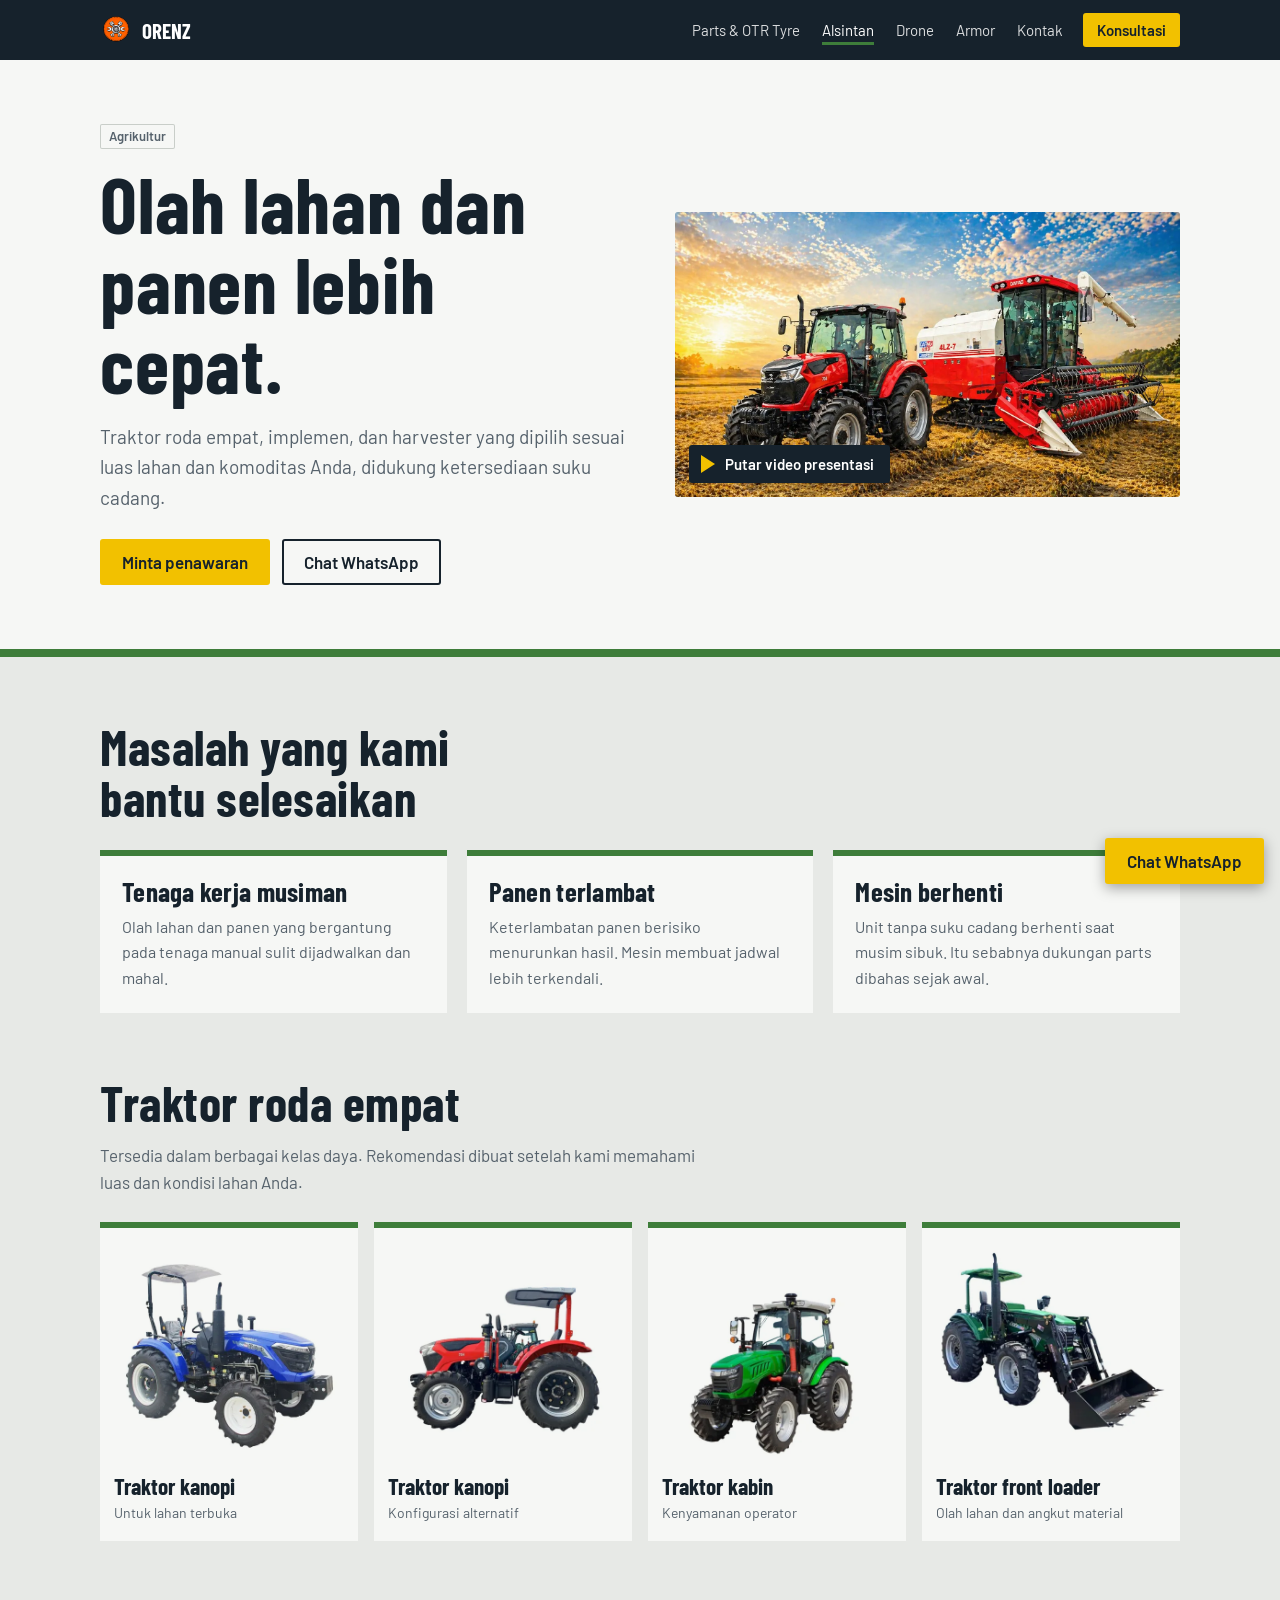
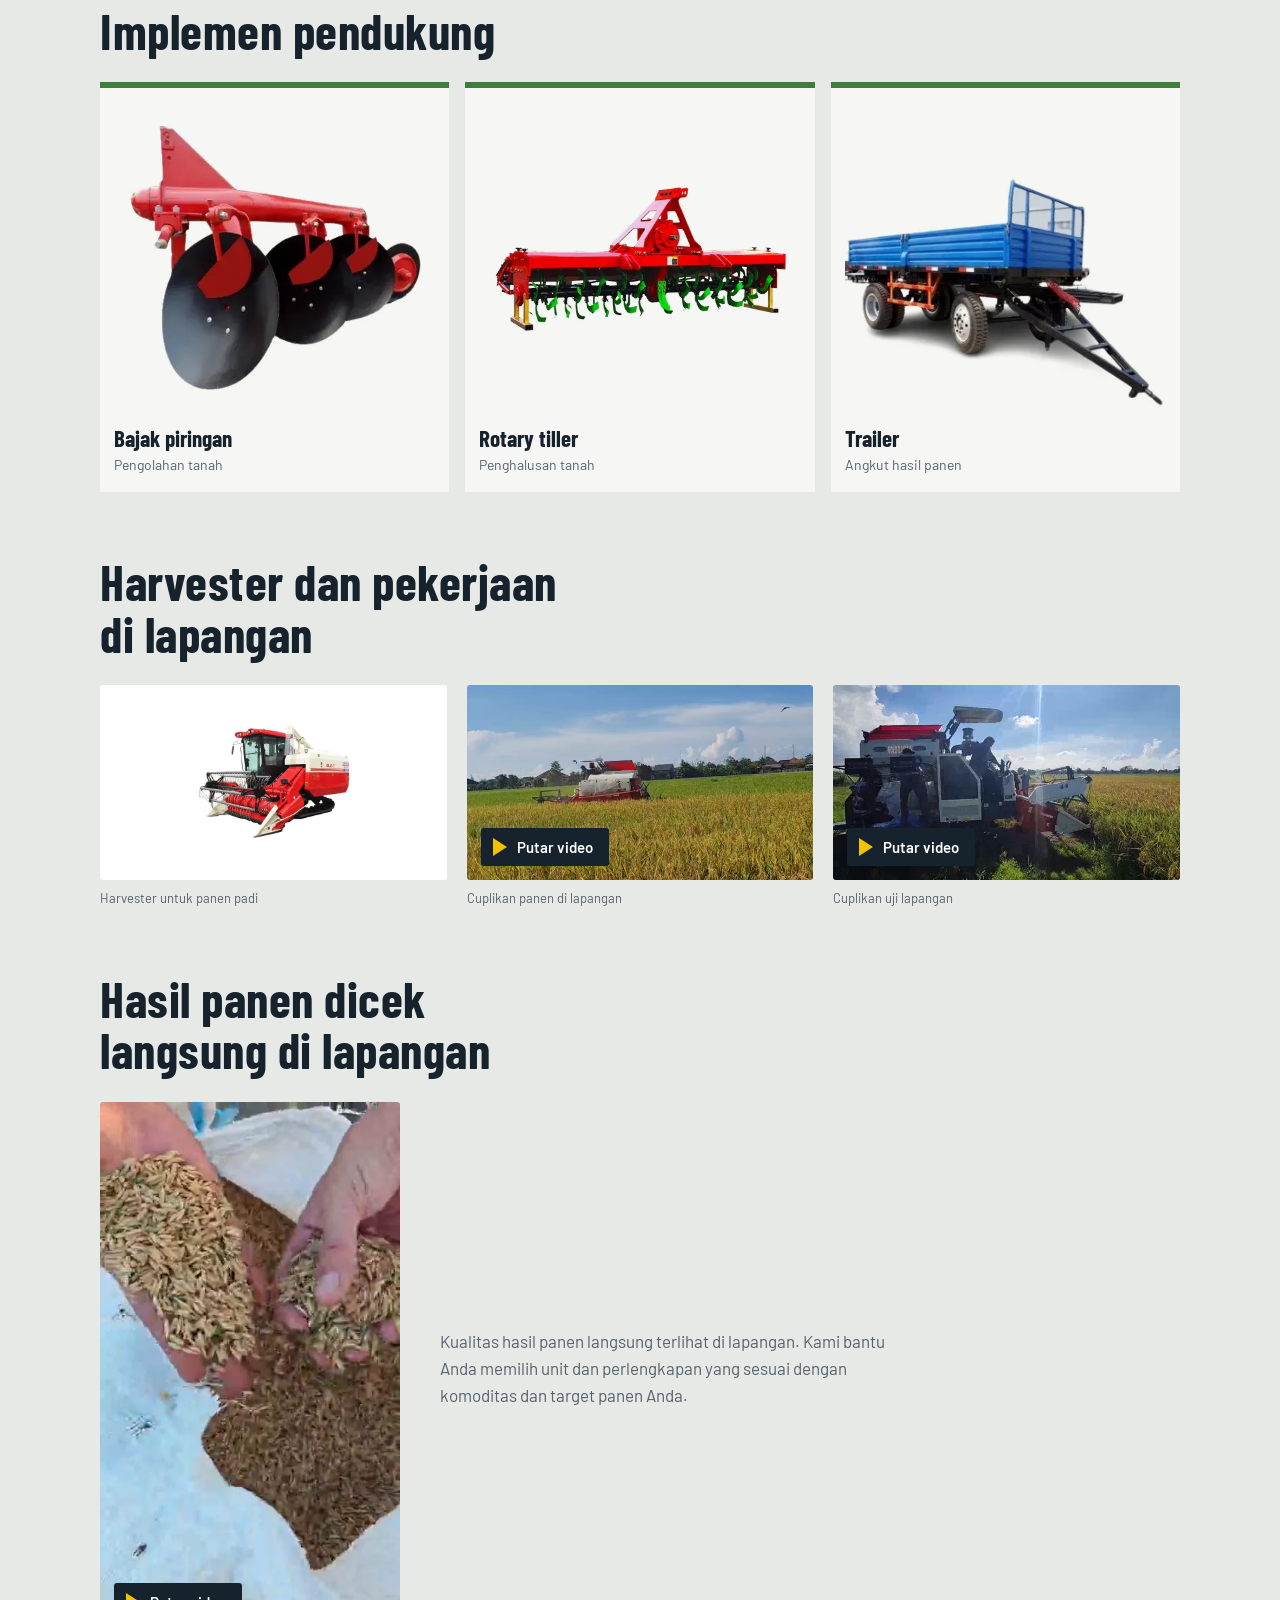
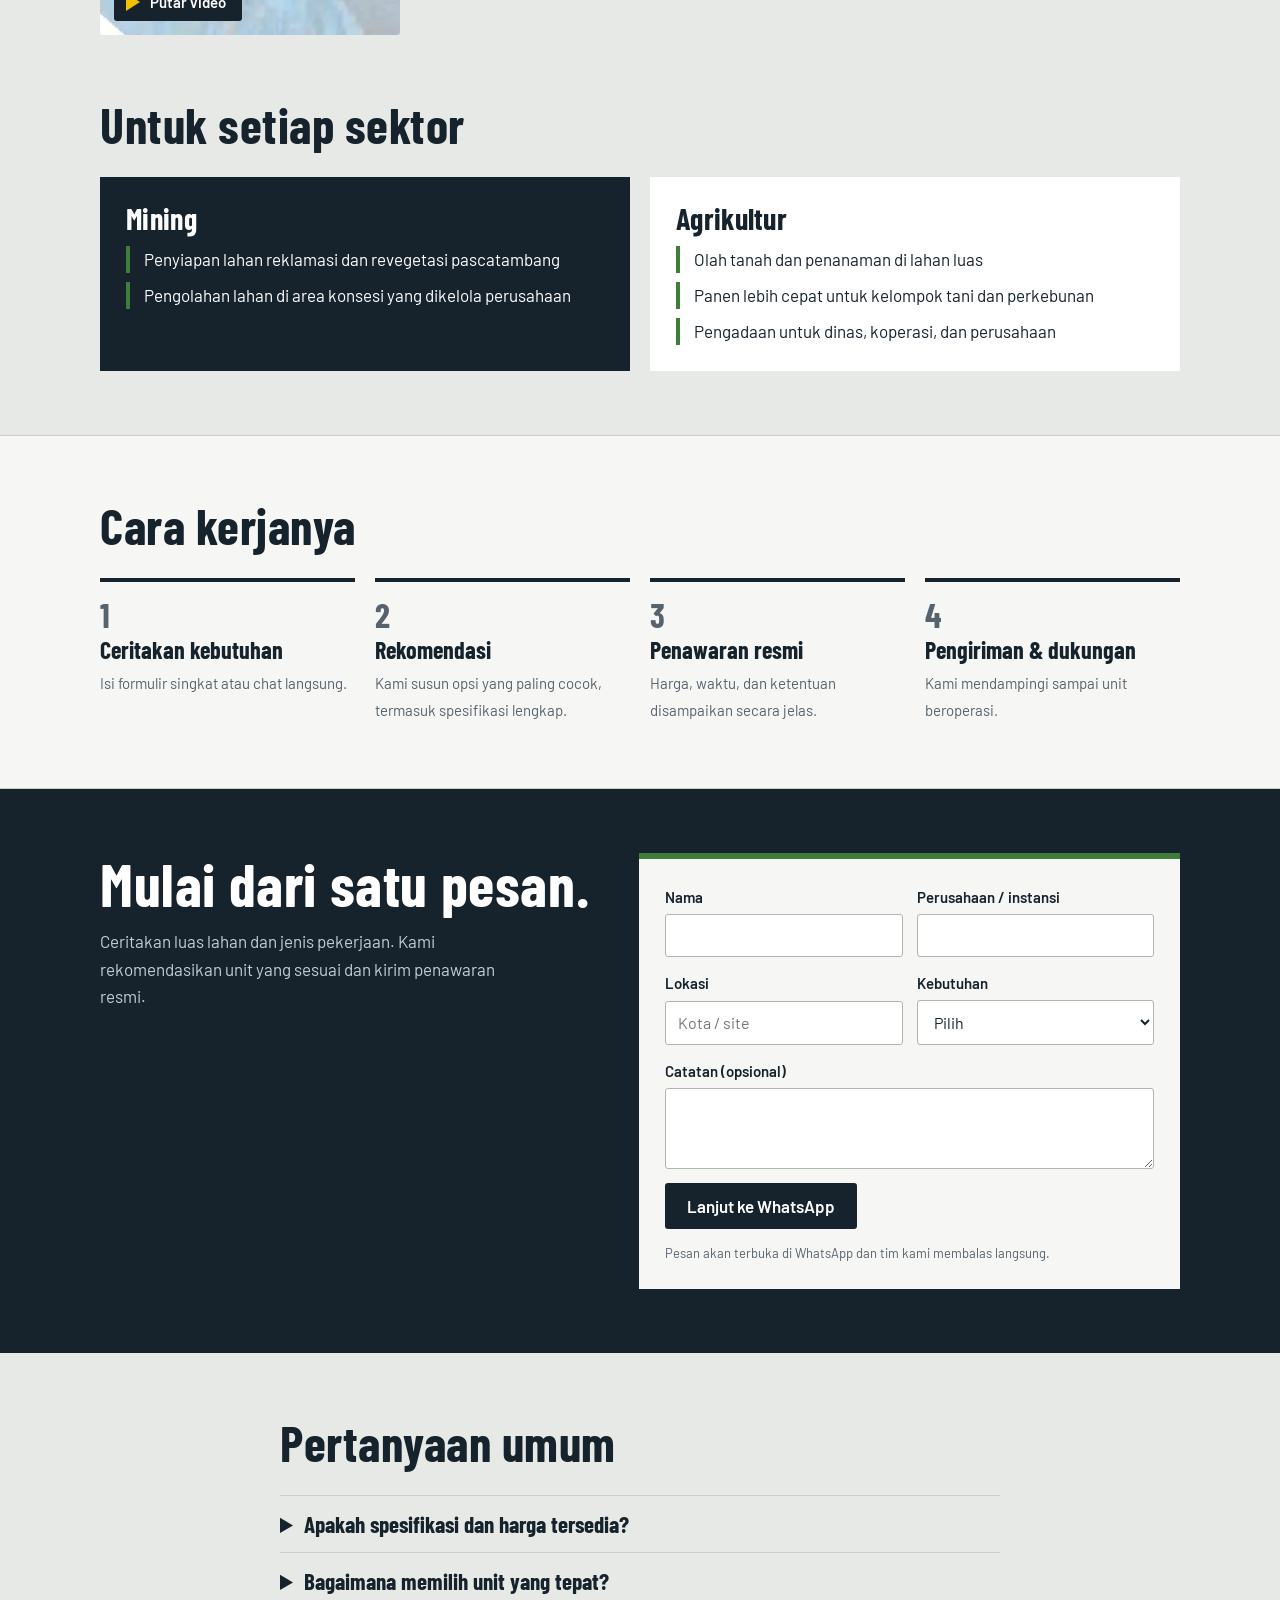
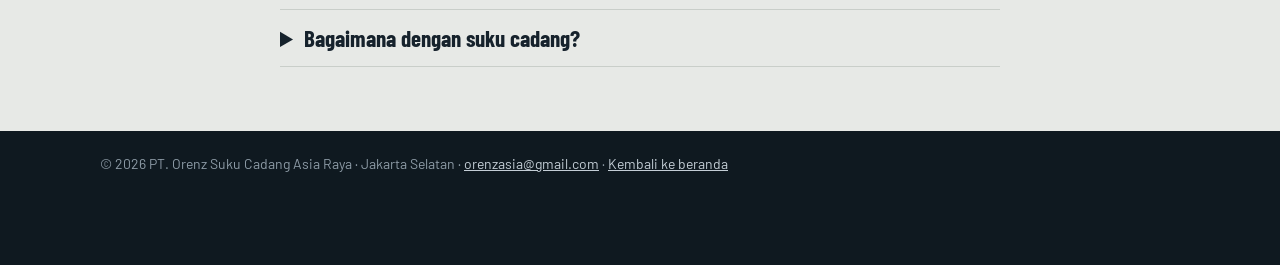
==== alsintan/index.html @ 9196bf70 "compro baru okt '26" ====
<!DOCTYPE html>
<html lang="id"><head><meta charset="utf-8"><meta name="viewport" content="width=device-width, initial-scale=1">
<title>Alsintan: Traktor & Harvester — PT. Orenz Suku Cadang Asia Raya</title>
<meta name="description" content="Traktor roda empat, implemen, dan harvester untuk olah lahan dan panen lebih cepat. Konsultasi dan penawaran via WhatsApp.">
<link rel="preconnect" href="https://fonts.googleapis.com"><link rel="preconnect" href="https://fonts.gstatic.com" crossorigin>
<link href="https://fonts.googleapis.com/css2?family=Barlow+Condensed:wght@600;700&family=Barlow:wght@400;500;600&display=swap" rel="stylesheet">
<link rel="icon" href="../favicon.png">
<link rel="canonical" href="https://orenzasia-design.github.io/compro/alsintan/">
<meta property="og:type" content="website"><meta property="og:title" content="Alsintan: Traktor & Harvester — PT. Orenz Suku Cadang Asia Raya"><meta property="og:description" content="Traktor roda empat, implemen, dan harvester untuk olah lahan dan panen lebih cepat. Konsultasi dan penawaran via WhatsApp."><meta property="og:image" content="https://orenzasia-design.github.io/compro/img/og.jpg"><meta property="og:url" content="https://orenzasia-design.github.io/compro/alsintan/"><meta name="twitter:card" content="summary_large_image">
<link rel="stylesheet" href="../css/page.css">
</head>
<body style="--c:#3E7D3A">
<header><div class="wrap bar">
 <a class="brand" href="../"><img src="../logo-orenz-sm.png" alt="" onerror="this.style.display='none'">ORENZ</a>
 <nav aria-label="Menu utama"><a href="../parts/">Parts &amp; OTR Tyre</a><a href="../alsintan/" aria-current="page">Alsintan</a><a href="../drone/">Drone</a><a href="../armor/">Armor</a><a href="../#kontak">Kontak</a></nav>
 <a class="btn" href="#konsultasi">Konsultasi</a>
</div></header>
<main>
<section class="hero"><div class="wrap">
 <div><div class="tag"><span>Agrikultur</span></div><h1>Olah lahan dan panen lebih cepat.</h1><p>Traktor roda empat, implemen, dan harvester yang dipilih sesuai luas lahan dan komoditas Anda, didukung ketersediaan suku cadang.</p>
  <div class="row"><a class="btn" href="#konsultasi">Minta penawaran</a><a class="btn ghost" href="https://wa.me/6288802032033?text=Halo%20Orenz%2C%20saya%20tertarik%20dengan%20Alsintan.">Chat WhatsApp</a></div></div>
 <figure class="media" data-video="../video/alsintan-panen.mp4"><img src="../img/alsintan-field.webp" alt="Traktor dan harvester di lahan saat matahari terbenam"><button class="play" type="button">Putar video presentasi</button></figure>
</div></section>

<section class="sec"><div class="wrap"><h2>Masalah yang kami bantu selesaikan</h2><div class="pains"><div><h3>Tenaga kerja musiman</h3><p>Olah lahan dan panen yang bergantung pada tenaga manual sulit dijadwalkan dan mahal.</p></div><div><h3>Panen terlambat</h3><p>Keterlambatan panen berisiko menurunkan hasil. Mesin membuat jadwal lebih terkendali.</p></div><div><h3>Mesin berhenti</h3><p>Unit tanpa suku cadang berhenti saat musim sibuk. Itu sebabnya dukungan parts dibahas sejak awal.</p></div></div></div></section><section class="sec" style=padding-top:0><div class="wrap"><h2>Traktor roda empat</h2><p class="intro">Tersedia dalam berbagai kelas daya. Rekomendasi dibuat setelah kami memahami luas dan kondisi lahan Anda.</p><div class="tiles"><div class="tile"><img src="../img/traktor-1.webp" alt="Traktor kanopi" loading="lazy"><b>Traktor kanopi</b><span>Untuk lahan terbuka</span></div><div class="tile"><img src="../img/traktor-2.webp" alt="Traktor kanopi" loading="lazy"><b>Traktor kanopi</b><span>Konfigurasi alternatif</span></div><div class="tile"><img src="../img/traktor-3.webp" alt="Traktor kabin" loading="lazy"><b>Traktor kabin</b><span>Kenyamanan operator</span></div><div class="tile"><img src="../img/traktor-4.webp" alt="Traktor front loader" loading="lazy"><b>Traktor front loader</b><span>Olah lahan dan angkut material</span></div></div></div></section><section class="sec" style=padding-top:0><div class="wrap"><h2>Implemen pendukung</h2><div class="tiles"><div class="tile"><img src="../img/bajak-piringan.webp" alt="Bajak piringan" loading="lazy"><b>Bajak piringan</b><span>Pengolahan tanah</span></div><div class="tile"><img src="../img/rotary-tiller.webp" alt="Rotary tiller" loading="lazy"><b>Rotary tiller</b><span>Penghalusan tanah</span></div><div class="tile"><img src="../img/trailer.webp" alt="Trailer" loading="lazy"><b>Trailer</b><span>Angkut hasil panen</span></div></div></div></section><section class="sec" style=padding-top:0><div class="wrap"><h2>Harvester dan pekerjaan di lapangan</h2><div class="vids"><figure><div class="media" style="background:#fff"><img src="../img/alsintan-unit.webp" alt="Harvester" loading="lazy" style="object-fit:contain;mix-blend-mode:multiply;padding:4%"></div><figcaption class="cap">Harvester untuk panen padi</figcaption></figure><figure><div class="media vid" data-video="../video/alsintan-panen.mp4"><img src="../img/poster-alsintan-panen.webp" alt="Harvester memanen padi" loading="lazy"><button class="play" type="button">Putar video</button></div><figcaption class="cap">Cuplikan panen di lapangan</figcaption></figure><figure><div class="media vid" data-video="../video/alsintan-lapangan.mp4"><img src="../img/poster-alsintan-lapangan.webp" alt="Harvester bekerja di sawah" loading="lazy"><button class="play" type="button">Putar video</button></div><figcaption class="cap">Cuplikan uji lapangan</figcaption></figure></div></div></section><section class="sec" style=padding-top:0><div class="wrap"><h2>Hasil panen dicek langsung di lapangan</h2><div class="pvid"><div class="media vid portrait" data-video="../video/alsintan-gabah.mp4"><img src="../img/poster-alsintan-gabah.webp" alt="Pengecekan hasil panen di lapangan" loading="lazy"><button class="play" type="button">Putar video</button></div><div><p>Kualitas hasil panen langsung terlihat di lapangan. Kami bantu Anda memilih unit dan perlengkapan yang sesuai dengan komoditas dan target panen Anda.</p></div></div></div></section><section class="sec" style=padding-top:0><div class="wrap"><h2>Untuk setiap sektor</h2><div class="sectors"><div><h3>Mining</h3><ul><li>Penyiapan lahan reklamasi dan revegetasi pascatambang</li><li>Pengolahan lahan di area konsesi yang dikelola perusahaan</li></ul></div><div><h3>Agrikultur</h3><ul><li>Olah tanah dan penanaman di lahan luas</li><li>Panen lebih cepat untuk kelompok tani dan perkebunan</li><li>Pengadaan untuk dinas, koperasi, dan perusahaan</li></ul></div></div></div></section>

<section class="sec steps"><div class="wrap"><h2>Cara kerjanya</h2><ol>
 <li><b>Ceritakan kebutuhan</b><span>Isi formulir singkat atau chat langsung.</span></li>
 <li><b>Rekomendasi</b><span>Kami susun opsi yang paling cocok, termasuk spesifikasi lengkap.</span></li>
 <li><b>Penawaran resmi</b><span>Harga, waktu, dan ketentuan disampaikan secara jelas.</span></li>
 <li><b>Pengiriman &amp; dukungan</b><span>Kami mendampingi sampai unit beroperasi.</span></li>
</ol></div></section>

<section class="sec cta" id="konsultasi"><div class="wrap">
 <div><h2>Mulai dari satu pesan.</h2><p>Ceritakan luas lahan dan jenis pekerjaan. Kami rekomendasikan unit yang sesuai dan kirim penawaran resmi.</p></div>
 <form id="lead" data-produk="Alsintan (traktor / harvester)">
  <div class="two"><label>Nama<input name="nama" required autocomplete="name"></label><label>Perusahaan / instansi<input name="inst" autocomplete="organization"></label></div>
  <div class="two"><label>Lokasi<input name="lokasi" placeholder="Kota / site" autocomplete="address-level2"></label>
  <label>Kebutuhan<select name="butuh" required><option value="" disabled selected>Pilih</option><option>Traktor</option><option>Implemen</option><option>Harvester</option><option>Paket lengkap</option><option>Belum tahu, perlu saran</option></select></label></div>
  <label>Catatan (opsional)<textarea name="catatan" rows="3"></textarea></label>
  <button class="btn" type="submit">Lanjut ke WhatsApp</button>
  <small>Pesan akan terbuka di WhatsApp dan tim kami membalas langsung. </small>
 </form>
</div></section>

<section class="sec"><div class="wrap faq"><h2>Pertanyaan umum</h2><details><summary>Apakah spesifikasi dan harga tersedia?</summary><p>Ya. Spesifikasi lengkap dan penawaran resmi kami kirim setelah kami memahami kebutuhan Anda.</p></details><details><summary>Bagaimana memilih unit yang tepat?</summary><p>Kami menanyakan luas lahan, komoditas, dan kondisi lapangan, lalu merekomendasikan unit dan perlengkapannya.</p></details><details><summary>Bagaimana dengan suku cadang?</summary><p>Ketersediaan suku cadang dan layanan purna jual kami bahas sebelum Anda memutuskan.</p></details></div></section>
</main>
<footer><div class="wrap">© 2026 PT. Orenz Suku Cadang Asia Raya · Jakarta Selatan · <a href="mailto:orenzasia@gmail.com">orenzasia@gmail.com</a> · <a href="../">Kembali ke beranda</a></div></footer>
<a class="btn wa" href="https://wa.me/6288802032033?text=Halo%20Orenz%2C%20saya%20tertarik%20dengan%20Alsintan." aria-label="Chat WhatsApp">Chat WhatsApp</a>
<script src="../js/page.js"></script>
</body></html>
---- css/page.css ----
:root{--ink:#16222C;--ink2:#22323F;--concrete:#E7E9E6;--paper:#F6F7F5;--hivis:#F2C100;--line:#C9CEC9;--muted:#56626C;--soft:#C4CED6;
--head:"Barlow Condensed","Arial Narrow",Arial,sans-serif;--body:"Barlow",system-ui,-apple-system,"Segoe UI",Arial,sans-serif}
*{box-sizing:border-box;margin:0}
html{scroll-behavior:smooth;scroll-padding-top:68px}
body{font-family:var(--body);background:var(--concrete);color:var(--ink);line-height:1.6;font-size:17px}
img{display:block;max-width:100%}a{color:inherit}
:focus-visible{outline:3px solid var(--hivis);outline-offset:3px}
.wrap{max-width:1120px;margin:0 auto;padding:0 20px}
h1,h2,h3{font-family:var(--head);font-weight:700;line-height:1.03;letter-spacing:.01em}
.btn{display:inline-block;background:var(--hivis);color:var(--ink);font:600 17px var(--body);text-decoration:none;padding:13px 22px;border-radius:3px;border:0;cursor:pointer}
.btn:hover{background:#fff}
.btn.ghost{background:transparent;color:inherit;box-shadow:inset 0 0 0 2px currentColor}.btn.ghost:hover{background:#fff;color:var(--ink)}
.row{display:flex;flex-wrap:wrap;gap:12px}
header{position:sticky;top:0;z-index:20;background:var(--ink);color:#fff}
.bar{display:flex;align-items:center;gap:20px;height:60px}
.brand{display:flex;align-items:center;gap:10px;text-decoration:none;font:700 21px var(--head)}.brand img{height:32px}
nav{display:flex;gap:22px;margin-left:auto;font-size:15px}
nav a{text-decoration:none;opacity:.85}nav a:hover,nav a[aria-current]{opacity:1;text-decoration:underline;text-decoration-color:var(--c);text-underline-offset:6px;text-decoration-thickness:3px}
.bar .btn{padding:8px 14px;font-size:15px}
.hero{background:var(--paper);border-bottom:8px solid var(--c)}
.hero .wrap{display:grid;grid-template-columns:1.05fr 1fr;gap:44px;align-items:center;padding-top:64px;padding-bottom:64px}
.tag{display:flex;gap:6px;margin-bottom:14px;font-size:13px;font-weight:600;color:var(--muted)}
.tag span{padding:2px 9px;box-shadow:inset 0 0 0 1px var(--line);border-radius:2px}
.hero h1{font-size:clamp(42px,6.6vw,78px);margin-bottom:18px}
.hero p{color:var(--muted);font-size:19px;max-width:48ch;margin-bottom:26px}
.media{position:relative;background:var(--concrete);border-radius:3px;overflow:hidden;aspect-ratio:4/3}
.media>img{width:100%;height:100%;object-fit:cover}
.media.cut>img{object-fit:contain;mix-blend-mode:multiply;padding:6%}
.media iframe{position:absolute;inset:0;width:100%;height:100%;border:0}
.play{position:absolute;left:14px;bottom:14px;display:flex;align-items:center;gap:10px;background:var(--ink);color:#fff;border:0;border-radius:3px;padding:10px 16px 10px 12px;font:600 15px var(--body);cursor:pointer}
.play::before{content:"";border-left:14px solid var(--hivis);border-block:9px solid transparent}
.play:hover{background:var(--c)}.play[hidden]{display:none}
.sec{padding:64px 0}.sec h2{font-size:clamp(32px,5vw,50px);margin-bottom:26px;max-width:20ch}
.pains{display:grid;grid-template-columns:repeat(3,1fr);gap:20px}
.pains div{background:var(--paper);padding:22px;border-top:6px solid var(--c)}
.pains h3{font-size:27px;margin-bottom:8px}.pains p{color:var(--muted);font-size:16px}
.sectors{display:grid;grid-template-columns:1fr 1fr;gap:20px}
.sectors div{padding:26px;background:var(--ink);color:#fff}.sectors div+div{background:#fff;color:var(--ink)}
.sectors h3{font-size:30px;margin-bottom:12px}
.sectors ul{list-style:none;padding:0;display:grid;gap:9px}
.sectors li{padding-left:14px;border-left:4px solid var(--c)}
.gal{display:grid;grid-template-columns:repeat(auto-fit,minmax(260px,1fr));gap:14px}
.gal .media{aspect-ratio:16/10}
.steps{background:var(--paper);border-block:1px solid var(--line)}
.steps ol{list-style:none;padding:0;display:grid;grid-template-columns:repeat(4,1fr);gap:20px;counter-reset:s}
.steps li{counter-increment:s;border-top:4px solid var(--ink);padding-top:12px}
.steps li::before{content:counter(s);font:700 34px var(--head);color:var(--muted)}
.steps b{display:block;font:700 24px/1.1 var(--head);margin:2px 0 6px}.steps span{font-size:15px;color:var(--muted)}
.cta{background:var(--ink);color:#fff}
.cta .wrap{display:grid;grid-template-columns:1fr 1.1fr;gap:48px;align-items:start}
.cta h2{font-size:clamp(36px,5.4vw,60px);margin-bottom:14px}.cta p{color:var(--soft);max-width:44ch}
form{background:var(--paper);color:var(--ink);padding:26px;border-top:6px solid var(--c);display:grid;gap:14px}
label{display:grid;gap:5px;font-weight:600;font-size:15px}
input,select,textarea{font:400 16px var(--body);padding:11px 12px;border:1px solid #AEB6B0;border-radius:3px;background:#fff;color:var(--ink);width:100%}
input:focus,select:focus,textarea:focus{outline:3px solid var(--hivis);border-color:var(--ink)}
.two{display:grid;grid-template-columns:1fr 1fr;gap:14px}
form small{color:var(--muted);font-size:13px}
form .btn{background:var(--ink);color:#fff;justify-self:start}form .btn:hover{background:var(--c);color:var(--ink)}
.faq{max-width:760px}
details{border-top:1px solid var(--line);padding:14px 0}details:last-child{border-bottom:1px solid var(--line)}
summary{font:700 23px var(--head);cursor:pointer}details p{color:var(--muted);margin-top:8px}
footer{background:#0F1920;color:#8D9BA6;font-size:14px;padding:22px 0 90px}
footer a{color:#C4CED6}
.wa{position:fixed;right:16px;bottom:16px;z-index:30;box-shadow:0 4px 14px rgba(0,0,0,.35)}
.dark .hero,.hero.dk{background:var(--ink);color:#fff}.hero.dk p{color:var(--soft)}.hero.dk .tag{color:var(--soft)}.hero.dk .tag span{box-shadow:inset 0 0 0 1px #3d4f5e}
.hero.dk .media{background:var(--ink2)}
@media(max-width:820px){nav{display:none}.bar .btn{margin-left:auto}
.hero .wrap,.cta .wrap,.sectors,.pains{grid-template-columns:1fr}.hero .wrap{padding-top:40px;padding-bottom:44px;gap:28px}
.steps ol{grid-template-columns:1fr 1fr}.two{grid-template-columns:1fr}}
@media(prefers-reduced-motion:reduce){html{scroll-behavior:auto}}
.media video{position:absolute;inset:0;width:100%;height:100%;object-fit:cover;background:#000}
.media.vid{cursor:default}
.media figcaption,.cap{font-size:13px;color:var(--muted)}
.vids{display:grid;grid-template-columns:repeat(auto-fit,minmax(300px,1fr));gap:20px}
.vids figure{display:grid;gap:8px}
.vids .media{aspect-ratio:16/9}
.dk .cap,.cap.lt{color:var(--soft)}
.media .play{z-index:2}
.tiles{display:grid;grid-template-columns:repeat(auto-fit,minmax(210px,1fr));gap:16px}
.tile{background:var(--paper);border-top:6px solid var(--c);padding:12px 14px 16px;display:grid;gap:2px}
.tile img{width:100%;aspect-ratio:1;object-fit:contain;mix-blend-mode:multiply}
.tile b{font:700 23px var(--head)}.tile span{font-size:14px;color:var(--muted)}
.intro{color:var(--muted);max-width:60ch;margin:-12px 0 26px}
.lists{display:grid;grid-template-columns:repeat(auto-fit,minmax(250px,1fr));gap:20px;margin-bottom:24px}
.lists>div{background:var(--paper);padding:22px;border-top:6px solid var(--c)}
.lists h3{font-size:26px;margin-bottom:10px}
.lists ul{list-style:none;padding:0;display:grid;gap:7px;font-size:15.5px}
.lists li{padding-left:13px;border-left:3px solid var(--c)}
.specs{display:grid;grid-template-columns:repeat(auto-fit,minmax(300px,1fr));gap:20px}
.spec{background:var(--paper);border-top:6px solid var(--c);padding:18px}
.spec img{width:100%;aspect-ratio:16/9;object-fit:contain;mix-blend-mode:multiply}
.spec h3{font-size:30px;margin:4px 0 2px}.spec .lead{color:var(--muted);font-size:15px;margin-bottom:8px}
.kpis{display:flex;flex-wrap:wrap;gap:8px 22px;margin:10px 0 14px}
.kpis div{font:700 30px/1 var(--head)}.kpis small{display:block;font:400 12.5px var(--body);color:var(--muted);margin-top:2px}
table.kv{width:100%;border-collapse:collapse;font-size:14.5px}
.kv th,.kv td{text-align:left;padding:6px 0;border-top:1px solid var(--line);vertical-align:top}
.kv th{font-weight:500;color:var(--muted);width:46%;padding-right:10px}
.lvl{display:grid;grid-template-columns:1fr 1fr;gap:20px}
.lvl>div{padding:26px;background:var(--ink);color:#fff;border-top:6px solid var(--c)}
.lvl b{font:700 clamp(54px,8vw,84px)/1 var(--head);color:var(--c);display:block}
.lvl h3{font-size:30px;margin:4px 0 6px}.lvl p{color:var(--soft);font-size:15.5px;margin-bottom:10px}
.lvl ul{list-style:none;padding:0;display:grid;gap:6px;font-size:15px}.lvl li{padding-left:13px;border-left:3px solid var(--c)}
.band{background:var(--ink);color:#fff}.band .kpis{margin:0}.band .kpis small{color:var(--soft)}.band .wrap{padding-top:26px;padding-bottom:26px}
.note{font-size:13.5px;color:var(--muted);margin-top:14px}
@media(max-width:820px){.lvl{grid-template-columns:1fr}}
.media video.loop{opacity:0;transition:opacity .5s}.media.live video.loop{opacity:1}
.media .play{z-index:3}
/* ---- video proportions ---- */
.media video{object-fit:contain}.media video.loop{object-fit:cover}
.hero .media{aspect-ratio:16/9}
.vids .media.portrait{aspect-ratio:9/16;max-width:300px}
.pvid{display:grid;grid-template-columns:300px 1fr;gap:40px;align-items:center}
.pvid p{color:var(--muted);max-width:46ch}
@media(max-width:820px){.pvid{grid-template-columns:minmax(0,1fr)}}
/* ---- parts page ---- */
.toc{background:var(--ink2);color:#fff;overflow-x:auto}.toc .wrap{display:flex;gap:24px;white-space:nowrap;padding:12px 20px;font-size:14.5px}.toc a{text-decoration:none;opacity:.85}.toc a:hover{opacity:1;color:var(--hivis)}
.phero{position:relative;color:#fff;background:var(--ink) url(../img/parts-hero.webp) 70% center/cover;border-bottom:8px solid var(--hivis)}
.phero::before{content:"";position:absolute;inset:0;background:linear-gradient(90deg,rgba(22,34,44,.95) 18%,rgba(22,34,44,.5) 70%,rgba(22,34,44,.25))}
.phero .wrap{position:relative;padding:80px 20px 34px}
.phero h1{font-size:clamp(46px,8.4vw,98px);max-width:11ch;margin:12px 0 18px}
.phero p{max-width:56ch;color:#DCE3E8;font-size:19px;margin-bottom:26px}
.phero .tag{color:#C4CED6}.phero .tag span{box-shadow:inset 0 0 0 1px rgba(255,255,255,.3)}
.hk{display:grid;grid-template-columns:repeat(4,1fr);margin-top:52px;border-top:1px solid rgba(255,255,255,.25)}
.hk div{padding-top:14px;font:700 clamp(30px,4.6vw,48px)/1 var(--head);color:var(--hivis)}.hk small{display:block;font:400 14px var(--body);color:#B9C5CE;margin-top:4px}
.units{display:grid;grid-template-columns:repeat(3,minmax(0,1fr));gap:18px}
.unit{background:var(--paper);border-top:6px solid var(--hivis);display:grid;align-content:start}
.unit img{width:100%;aspect-ratio:16/10;object-fit:contain;mix-blend-mode:multiply;background:#fff}
.unit div{padding:14px 16px 18px}.unit small{font-size:12.5px;font-weight:600;color:var(--muted)}
.unit b{display:block;font:700 24px/1.1 var(--head);margin:2px 0 4px}.unit span{font-size:14px;color:var(--muted)}
.caps{display:grid;grid-template-columns:repeat(3,minmax(0,1fr));gap:20px}
.caps>div{background:var(--paper);padding:24px;border-top:6px solid var(--hivis)}
.caps h3{font-size:28px;margin-bottom:8px}.caps p{color:var(--muted);font-size:15.5px;margin-bottom:12px}
.caps ul{list-style:none;padding:0;display:grid;gap:6px;font-size:15px}.caps li{padding-left:13px;border-left:3px solid var(--hivis)}
.pgs{display:grid;grid-template-columns:repeat(2,minmax(0,1fr));gap:20px}
.pg{background:var(--paper);border-top:6px solid var(--hivis)}
.pg img{width:100%;aspect-ratio:16/7;object-fit:contain;mix-blend-mode:multiply;background:#fff}
.pg .in{padding:16px 18px 18px}.pg h3{font-size:28px}.pg .br{font-size:13px;color:var(--muted);margin:2px 0 10px}
table.pt{width:100%;border-collapse:collapse;font-size:14px}
.pt th{font-size:12px;text-align:left;color:var(--muted);font-weight:600;padding:5px 0;border-bottom:2px solid var(--ink)}
.pt td{padding:6px 8px 6px 0;border-bottom:1px solid var(--line);vertical-align:top}.pt td:last-child{text-align:right;white-space:nowrap;padding-right:0}
.st{font:700 12px var(--body);padding:2px 8px;border-radius:2px;background:var(--ink);color:var(--hivis)}.st.o{background:transparent;color:var(--muted);box-shadow:inset 0 0 0 1px var(--line)}
.legend{font-size:13.5px;color:var(--muted);margin-top:14px}
.split{display:grid;grid-template-columns:1.2fr 1fr;gap:40px;align-items:start}
.chips2{display:flex;flex-wrap:wrap;gap:8px;margin:10px 0 18px}
.chips2 span{padding:5px 12px;background:#fff;box-shadow:inset 0 0 0 1px var(--line);border-radius:2px;font-weight:600;font-size:14.5px}
.call{background:var(--ink);color:#fff;padding:22px 24px;border-left:8px solid var(--hivis);margin-top:18px}.call b{display:block;font:700 26px var(--head)}.call p{color:var(--soft);font-size:15.5px;margin-top:4px}
.mx{width:100%;border:1px solid var(--line);background:#fff}
.prices{display:grid;grid-template-columns:repeat(2,minmax(0,1fr));gap:20px}
.price{background:var(--ink);color:#fff;padding:26px;display:grid;gap:10px;align-content:start}
.price h3{font-size:32px}.price p,.price li{color:var(--soft);font-size:15.5px}
.price ul{list-style:none;padding:0;display:grid;gap:6px}.price li{padding-left:13px;border-left:3px solid var(--hivis)}
.price .row{margin-top:8px}
.trio{display:grid;grid-template-columns:repeat(3,minmax(0,1fr));gap:14px}
.trio img{width:100%;aspect-ratio:4/3;object-fit:cover;border-radius:3px}
.defs{display:grid;grid-template-columns:repeat(3,minmax(0,1fr));gap:20px;margin-top:22px}
.defs div{border-top:4px solid var(--ink);padding-top:10px}.defs b{display:block;font:700 24px var(--head)}.defs span{color:var(--muted);font-size:15px}
.regs{display:grid;grid-template-columns:repeat(3,minmax(0,1fr));gap:20px}
.regs>div{background:var(--paper);padding:22px;border-top:6px solid var(--hivis)}
.regs h3{font-size:28px}.regs p{color:var(--muted);font-size:15px;margin:2px 0 10px}
.dkb{background:var(--ink);color:#fff}.dkb .intro{color:var(--soft)}
.tl{list-style:none;padding:0;display:grid;grid-template-columns:repeat(4,minmax(0,1fr));gap:18px}
.tl li{border-top:4px solid var(--hivis);padding-top:12px}.tl .t{font:700 34px/1 var(--head);color:var(--hivis)}
.tl small{display:block;font-size:12.5px;font-weight:600;color:var(--soft);margin:2px 0 6px}.tl b{display:block;font:700 22px/1.15 var(--head)}.tl span{font-size:14.5px;color:var(--soft)}
.q{font:700 clamp(26px,3.6vw,40px)/1.15 var(--head);margin:34px 0 8px}
.fmt{background:#fff;color:var(--ink);padding:18px 20px;font-family:ui-monospace,Menlo,Consolas,monospace;font-size:14px;line-height:1.7;margin-top:12px}
.clients3{display:grid;grid-template-columns:repeat(2,minmax(0,1fr));gap:20px}
.cl{background:var(--paper);padding:22px;display:grid;grid-template-columns:120px 1fr;gap:18px;border-top:6px solid var(--hivis);align-items:start}
.cl img{width:100%;aspect-ratio:3/2;object-fit:contain;background:#fff;padding:10px;border:1px solid var(--line)}
.cl small{font-size:12px;font-weight:600;color:var(--muted)}.cl h3{font-size:25px;margin:1px 0 2px}.cl .s{font-size:13.5px;color:var(--muted)}.cl p{font-size:14.5px;margin-top:8px}.cl .ref{font-size:13.5px;color:var(--muted);border-top:1px solid var(--line);margin-top:10px;padding-top:8px}
.why6{display:grid;grid-template-columns:repeat(3,minmax(0,1fr));gap:20px}
.why6>div{padding:22px;background:var(--paper);border-top:6px solid var(--hivis)}.why6 .n{font:700 40px/1 var(--head);color:var(--muted)}.why6 h3{font-size:25px;margin:4px 0 6px}.why6 p{font-size:15px;color:var(--muted)}
.legal{display:grid;grid-template-columns:repeat(3,minmax(0,1fr));gap:1px;background:var(--line)}
.legal div{background:var(--paper);padding:18px}.legal small{font-size:12.5px;font-weight:600;color:var(--muted)}.legal b{display:block;font:700 22px/1.2 var(--head);word-break:break-word;margin:2px 0}.legal span{font-size:13.5px;color:var(--muted)}
.team{display:grid;grid-template-columns:repeat(auto-fit,minmax(210px,1fr));gap:18px;list-style:none;padding:0;margin-top:20px}
.team li{border-top:4px solid var(--ink);padding-top:10px}.team b{display:block;font:700 22px/1.15 var(--head)}.team span{font-size:14px;color:var(--muted)}
.qr{background:#fff;padding:12px;max-width:190px;margin-top:20px}.qr img{width:100%}.qr small{display:block;color:var(--muted);font-size:12.5px;text-align:center}
.ci{list-style:none;padding:0;display:grid;gap:12px;margin-top:20px;color:var(--soft);font-size:15.5px}.ci b{display:block;color:#fff}
@media(max-width:900px){.units,.caps,.regs,.why6,.legal,.defs,.trio{grid-template-columns:repeat(2,minmax(0,1fr))}.pgs,.prices,.clients3,.split{grid-template-columns:minmax(0,1fr)}.tl{grid-template-columns:repeat(2,minmax(0,1fr))}.hk{grid-template-columns:repeat(2,1fr);gap:14px 0}}
@media(max-width:560px){.units,.caps,.regs,.why6,.legal,.defs,.trio{grid-template-columns:minmax(0,1fr)}.cl{grid-template-columns:90px 1fr}.tl{grid-template-columns:minmax(0,1fr)}}
.media.portrait{aspect-ratio:9/16;width:100%;max-width:300px}
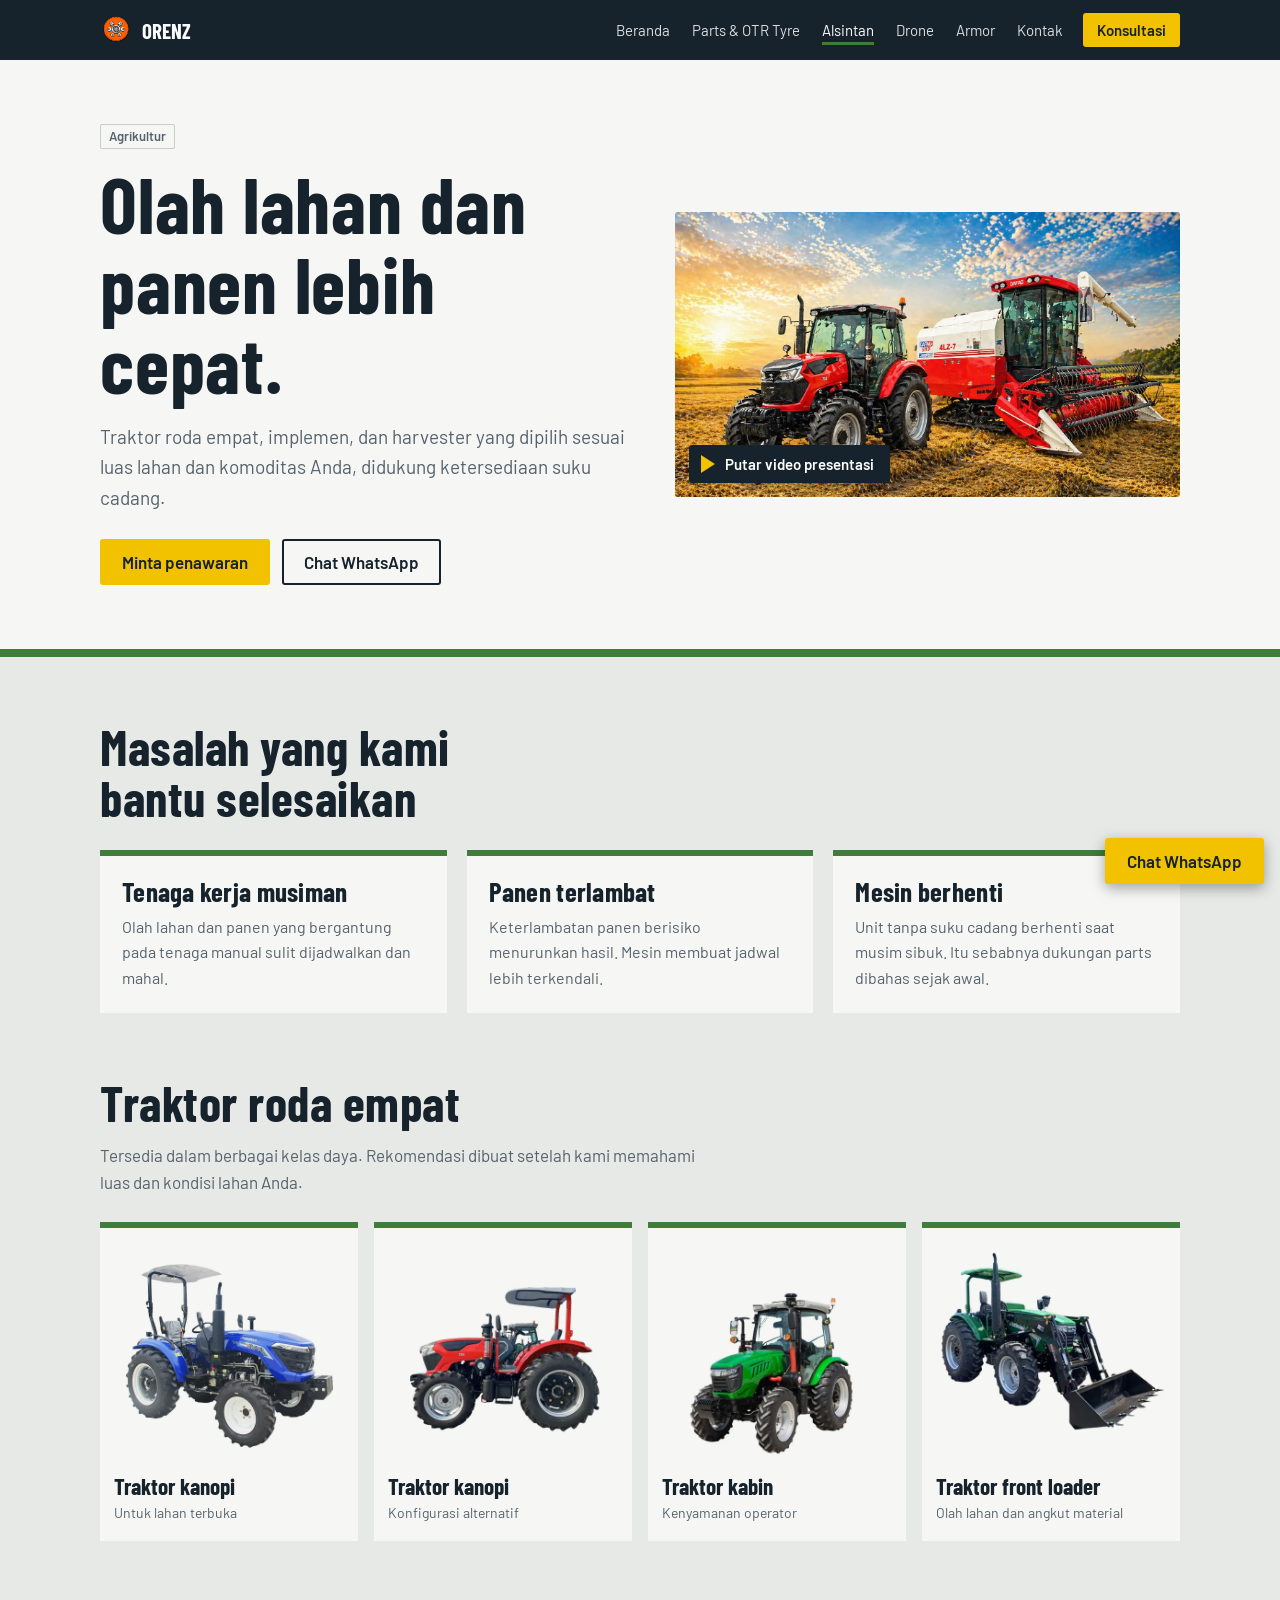
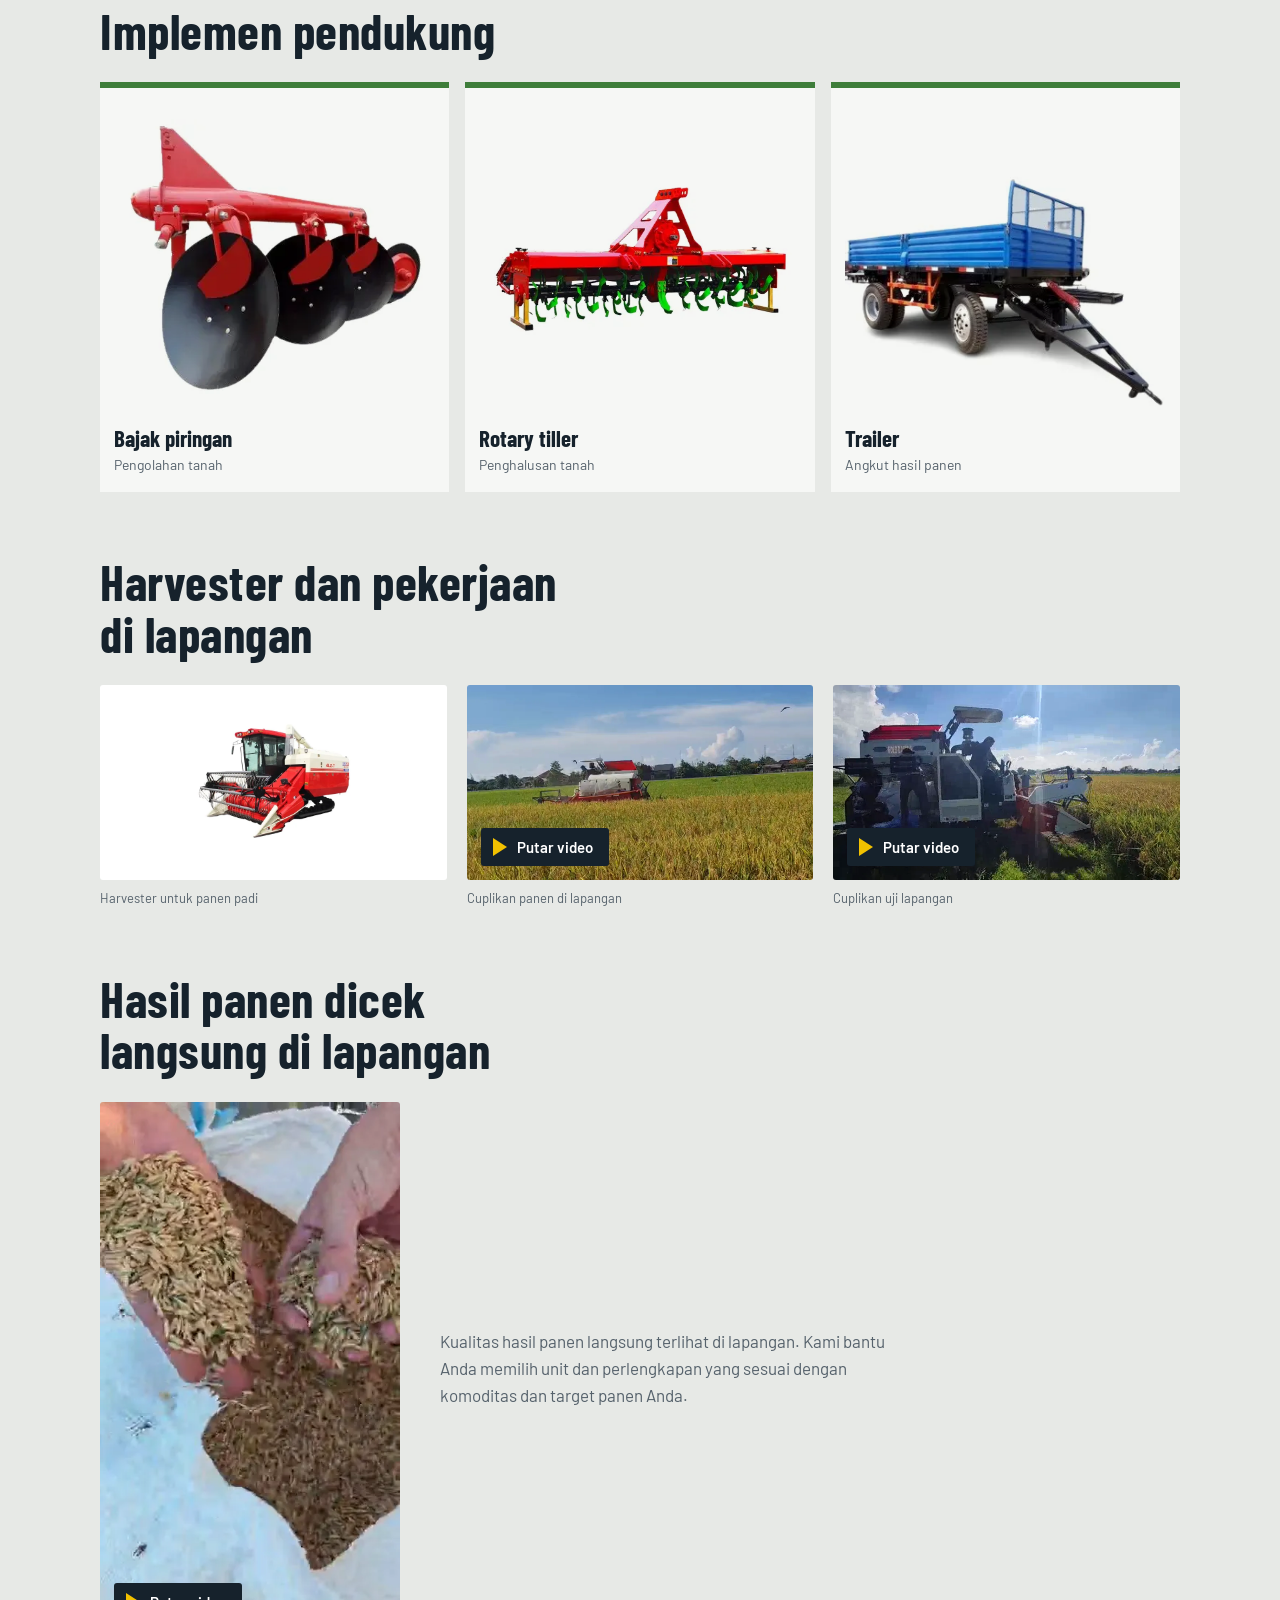
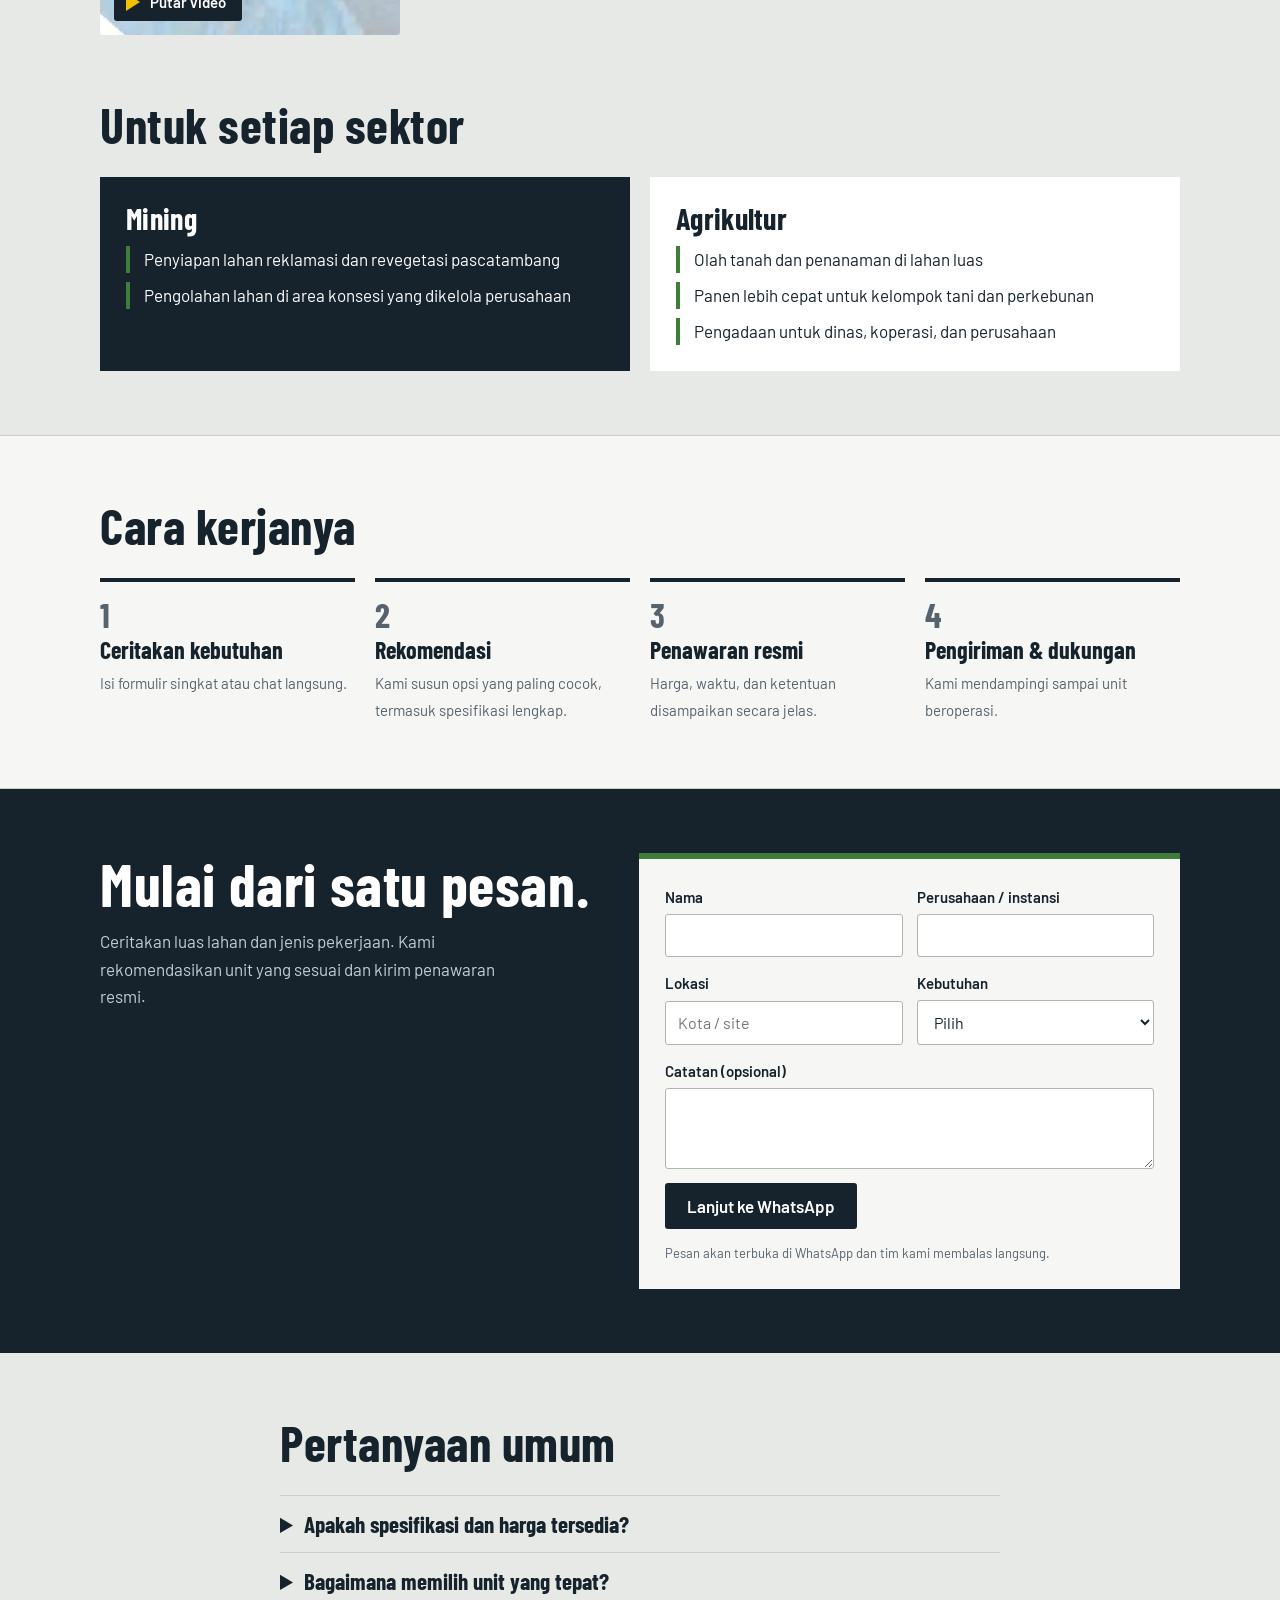
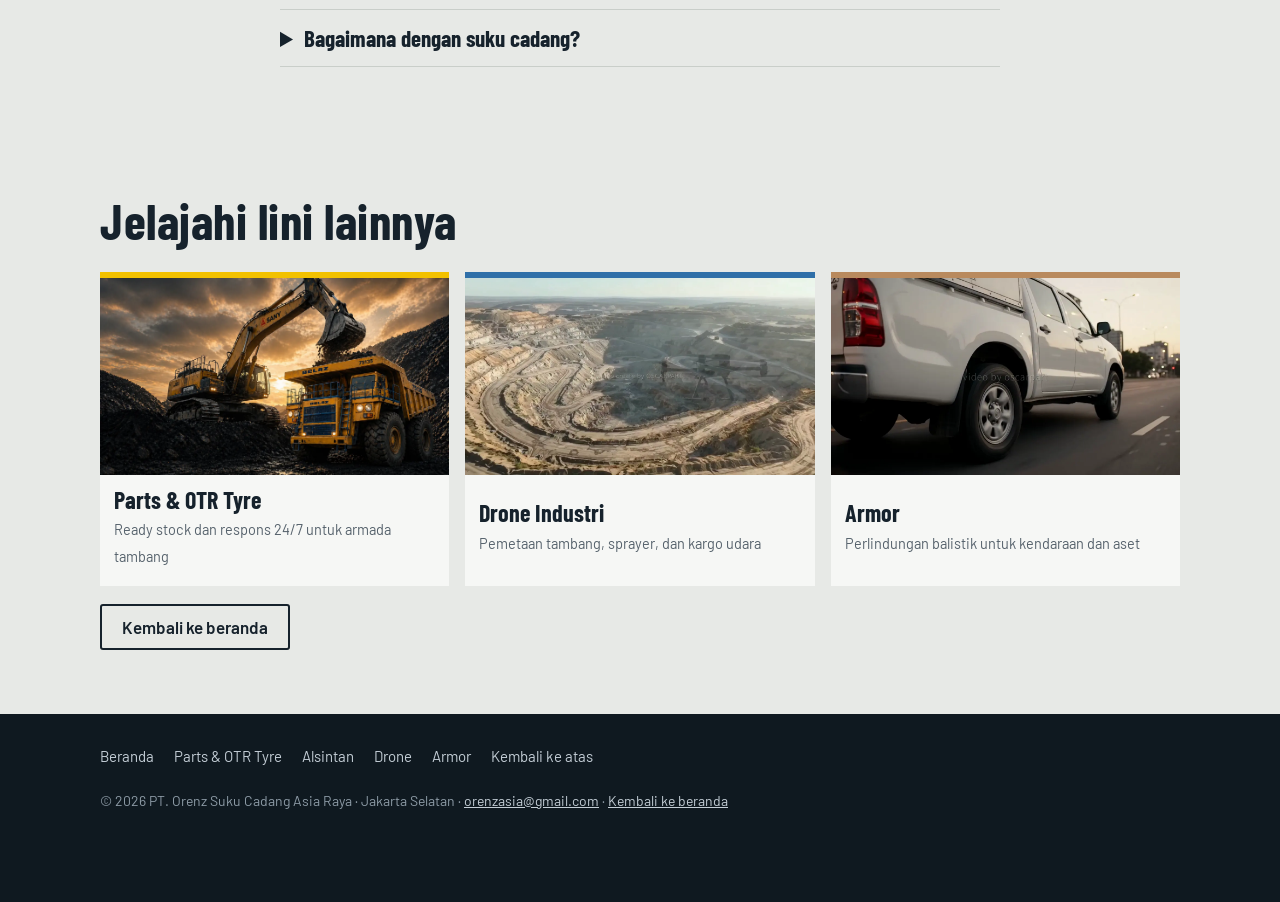
==== commit 8c8e3cf4: "update mobile user" ====
--- a/alsintan/index.html
+++ b/alsintan/index.html
@@ -12,7 +12,7 @@
 <body style="--c:#3E7D3A">
 <header><div class="wrap bar">
  <a class="brand" href="../"><img src="../logo-orenz-sm.png" alt="" onerror="this.style.display='none'">ORENZ</a>
- <nav aria-label="Menu utama"><a href="../parts/">Parts &amp; OTR Tyre</a><a href="../alsintan/" aria-current="page">Alsintan</a><a href="../drone/">Drone</a><a href="../armor/">Armor</a><a href="../#kontak">Kontak</a></nav>
+ <nav aria-label="Menu utama"><a href="../">Beranda</a><a href="../parts/">Parts &amp; OTR Tyre</a><a href="../alsintan/" aria-current="page">Alsintan</a><a href="../drone/">Drone</a><a href="../armor/">Armor</a><a href="#konsultasi">Kontak</a></nav>
  <a class="btn" href="#konsultasi">Konsultasi</a>
 </div></header>
 <main>
@@ -44,8 +44,9 @@
 </div></section>
 
 <section class="sec"><div class="wrap faq"><h2>Pertanyaan umum</h2><details><summary>Apakah spesifikasi dan harga tersedia?</summary><p>Ya. Spesifikasi lengkap dan penawaran resmi kami kirim setelah kami memahami kebutuhan Anda.</p></details><details><summary>Bagaimana memilih unit yang tepat?</summary><p>Kami menanyakan luas lahan, komoditas, dan kondisi lapangan, lalu merekomendasikan unit dan perlengkapannya.</p></details><details><summary>Bagaimana dengan suku cadang?</summary><p>Ketersediaan suku cadang dan layanan purna jual kami bahas sebelum Anda memutuskan.</p></details></div></section>
+<section class="sec"><div class="wrap"><h2>Jelajahi lini lainnya</h2><div class="morego"><a class="mc" href="../parts/" style="--c2:#F2C100"><img src="../img/parts-hero.webp" alt="" loading="lazy"><div><b>Parts &amp; OTR Tyre</b><span>Ready stock dan respons 24/7 untuk armada tambang</span></div></a><a class="mc" href="../drone/" style="--c2:#2F6FA8"><img src="../img/poster-drone-pemetaan.webp" alt="" loading="lazy"><div><b>Drone Industri</b><span>Pemetaan tambang, sprayer, dan kargo udara</span></div></a><a class="mc" href="../armor/" style="--c2:#B98A5E"><img src="../img/poster-armor.webp" alt="" loading="lazy"><div><b>Armor</b><span>Perlindungan balistik untuk kendaraan dan aset</span></div></a></div><p style="margin-top:18px"><a class="btn ghost" href="../" style="color:var(--ink)">Kembali ke beranda</a></p></div></section>
 </main>
-<footer><div class="wrap">© 2026 PT. Orenz Suku Cadang Asia Raya · Jakarta Selatan · <a href="mailto:orenzasia@gmail.com">orenzasia@gmail.com</a> · <a href="../">Kembali ke beranda</a></div></footer>
+<footer><div class="wrap"><div class="fnav"><a href="../">Beranda</a><a href="../parts/">Parts &amp; OTR Tyre</a><a href="../alsintan/">Alsintan</a><a href="../drone/">Drone</a><a href="../armor/">Armor</a><a href="#">Kembali ke atas</a></div>© 2026 PT. Orenz Suku Cadang Asia Raya · Jakarta Selatan · <a href="mailto:orenzasia@gmail.com">orenzasia@gmail.com</a> · <a href="../">Kembali ke beranda</a></div></footer>
 <a class="btn wa" href="https://wa.me/6288802032033?text=Halo%20Orenz%2C%20saya%20tertarik%20dengan%20Alsintan." aria-label="Chat WhatsApp">Chat WhatsApp</a>
 <script src="../js/page.js"></script>
 </body></html>
--- a/css/page.css
+++ b/css/page.css
@@ -64,7 +64,7 @@
 .wa{position:fixed;right:16px;bottom:16px;z-index:30;box-shadow:0 4px 14px rgba(0,0,0,.35)}
 .dark .hero,.hero.dk{background:var(--ink);color:#fff}.hero.dk p{color:var(--soft)}.hero.dk .tag{color:var(--soft)}.hero.dk .tag span{box-shadow:inset 0 0 0 1px #3d4f5e}
 .hero.dk .media{background:var(--ink2)}
-@media(max-width:820px){nav{display:none}.bar .btn{margin-left:auto}
+@media(max-width:820px){.bar .btn{margin-left:auto}
 .hero .wrap,.cta .wrap,.sectors,.pains{grid-template-columns:1fr}.hero .wrap{padding-top:40px;padding-bottom:44px;gap:28px}
 .steps ol{grid-template-columns:1fr 1fr}.two{grid-template-columns:1fr}}
 @media(prefers-reduced-motion:reduce){html{scroll-behavior:auto}}
@@ -178,3 +178,23 @@
 @media(max-width:900px){.units,.caps,.regs,.why6,.legal,.defs,.trio{grid-template-columns:repeat(2,minmax(0,1fr))}.pgs,.prices,.clients3,.split{grid-template-columns:minmax(0,1fr)}.tl{grid-template-columns:repeat(2,minmax(0,1fr))}.hk{grid-template-columns:repeat(2,1fr);gap:14px 0}}
 @media(max-width:560px){.units,.caps,.regs,.why6,.legal,.defs,.trio{grid-template-columns:minmax(0,1fr)}.cl{grid-template-columns:90px 1fr}.tl{grid-template-columns:minmax(0,1fr)}}
 .media.portrait{aspect-ratio:9/16;width:100%;max-width:300px}
+
+/* ---- navigasi mobile ---- */
+@media(max-width:820px){
+ html{scroll-padding-top:108px}
+ header .bar{display:flex;flex-wrap:wrap;height:auto;gap:0 12px;padding-top:4px;padding-bottom:0}
+ header .brand{height:44px;font-size:19px}header .brand img{height:28px}
+ header .bar .btn{margin-left:auto;padding:7px 13px;font-size:14.5px}
+ header nav{display:flex;order:3;flex:0 0 calc(100% + 40px);margin:2px -20px 0;padding:0 14px;gap:2px;overflow-x:auto;-webkit-overflow-scrolling:touch;scrollbar-width:none;border-top:1px solid #2c3e4c}
+ header nav::-webkit-scrollbar{display:none}
+ header nav a{flex:0 0 auto;padding:11px 12px 9px;font-size:15px;opacity:.9;border-bottom:3px solid transparent;text-decoration:none}
+ header nav a[aria-current]{opacity:1;font-weight:600;border-bottom-color:var(--c,#F2C100);text-decoration:none}
+}
+.fnav{display:flex;flex-wrap:wrap;gap:4px 20px;margin-bottom:14px}
+.fnav a{color:#C4CED6;text-decoration:none;padding:8px 0;font-size:15px}.fnav a:hover{color:#fff;text-decoration:underline}
+.morego{display:grid;grid-template-columns:repeat(3,minmax(0,1fr));gap:16px}
+.mc{display:grid;background:var(--paper,#F6F7F5);text-decoration:none;color:var(--ink,#16222C);border-top:6px solid var(--c2,#F2C100)}
+.mc img{width:100%;aspect-ratio:16/9;object-fit:cover}
+.mc div{padding:12px 14px 16px}.mc b{display:block;font:700 24px/1.1 var(--head);margin-bottom:2px}.mc span{font-size:14.5px;color:var(--muted,#56626C)}
+.mc:hover b{text-decoration:underline}
+@media(max-width:820px){.morego{grid-template-columns:minmax(0,1fr)}.mc{grid-template-columns:116px 1fr;align-items:stretch}.mc img{height:100%;aspect-ratio:1}.mc div{padding:10px 12px;align-self:center}}
